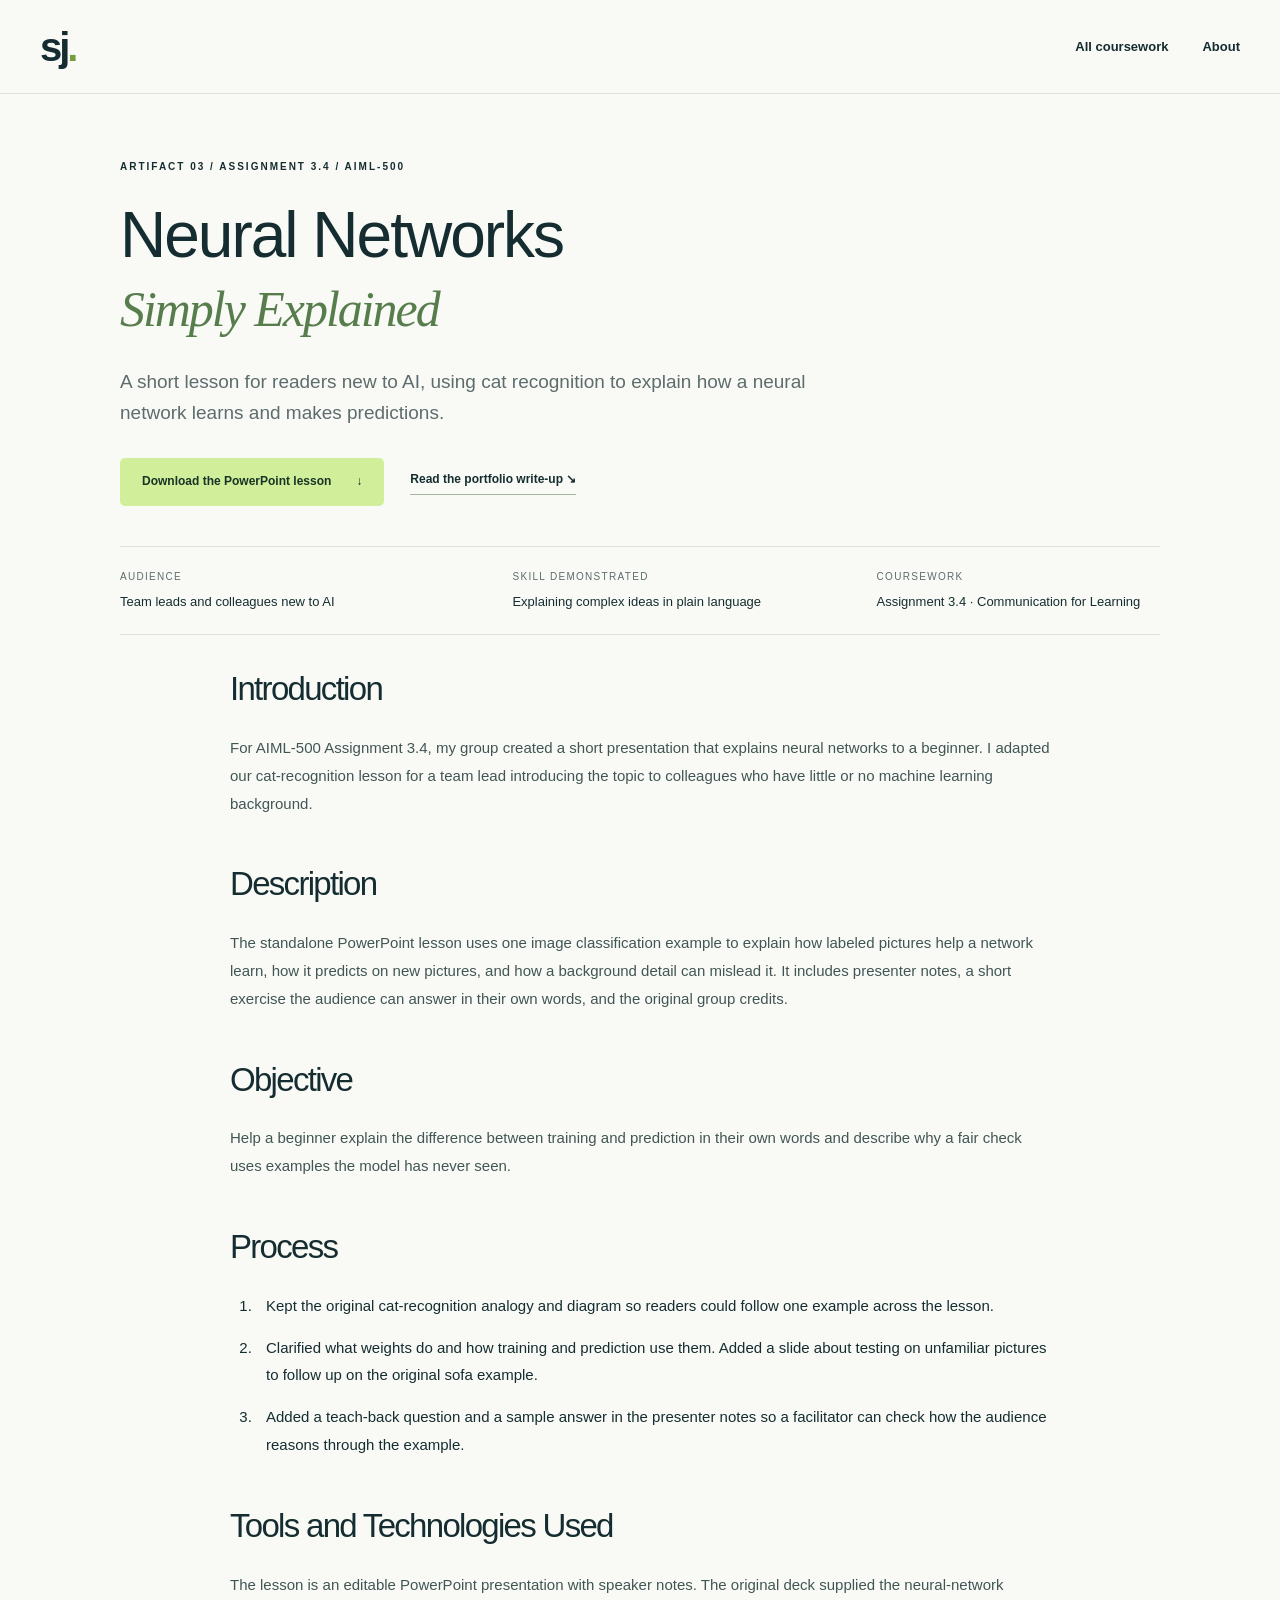
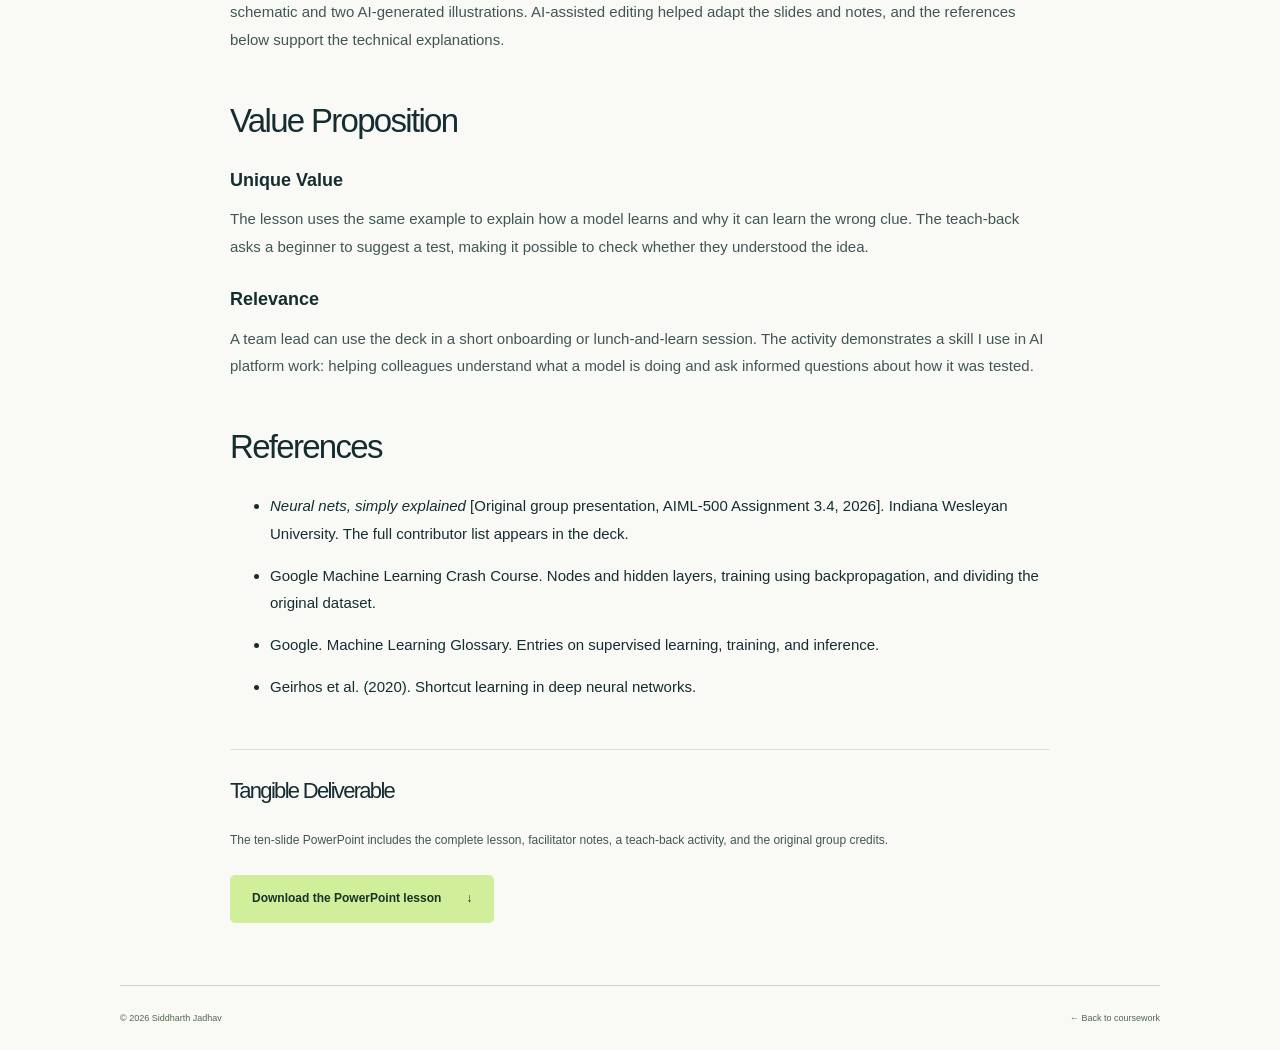
==== artifacts/neural-networks.html @ 52a4d650 "Use neural networks teaching deck as Artifact 3" ====
<!doctype html>
<html lang="en">
<head>
  <meta charset="utf-8">
  <meta name="viewport" content="width=device-width,initial-scale=1">
  <meta name="description" content="An introductory neural networks lesson adapted from AIML-500 coursework for readers new to AI.">
  <title>Neural Networks Simply Explained | Siddharth Jadhav</title>
  <link rel="stylesheet" href="../style.css">
  <link rel="stylesheet" href="case-study.css">
</head>
<body>
  <a class="skip" href="#main">Skip to content</a>
  <header>
    <a class="brand" href="../index.html" aria-label="Siddharth Jadhav home">sj<span>.</span></a>
    <nav aria-label="Main navigation">
      <a href="../index.html#coursework">All coursework</a>
      <a href="../index.html#about">About</a>
    </nav>
  </header>
  <main id="main">
    <div class="wrap case-wrap">
      <section class="case-hero">
        <p class="eyebrow">ARTIFACT 03 / ASSIGNMENT 3.4 / AIML-500</p>
        <h1>Neural Networks<br><em>Simply Explained</em></h1>
        <p class="case-intro">A short lesson for readers new to AI, using cat recognition to explain how a neural network learns and makes predictions.</p>
        <div class="actions">
          <a class="button lime" href="neural-networks-lesson.pptx" download>Download the PowerPoint lesson <span aria-hidden="true">↓</span></a>
          <a class="text-link" href="#introduction">Read the portfolio write-up <span aria-hidden="true">↘</span></a>
        </div>
        <dl class="case-meta">
          <div><dt>Audience</dt><dd>Team leads and colleagues new to AI</dd></div>
          <div><dt>Skill demonstrated</dt><dd>Explaining complex ideas in plain language</dd></div>
          <div><dt>Coursework</dt><dd>Assignment 3.4 · Communication for Learning</dd></div>
        </dl>
      </section>

      <div class="case-content">
        <section id="introduction">
          <h2>Introduction</h2>
          <p>For AIML-500 Assignment 3.4, my group created a short presentation that explains neural networks to a beginner. I adapted our cat-recognition lesson for a team lead introducing the topic to colleagues who have little or no machine learning background.</p>
        </section>

        <section id="description">
          <h2>Description</h2>
          <p>The standalone PowerPoint lesson uses one image classification example to explain how labeled pictures help a network learn, how it predicts on new pictures, and how a background detail can mislead it. It includes presenter notes, a short exercise the audience can answer in their own words, and the original group credits.</p>
        </section>

        <section id="objective">
          <h2>Objective</h2>
          <p>Help a beginner explain the difference between training and prediction in their own words and describe why a fair check uses examples the model has never seen.</p>
        </section>

        <section id="process">
          <h2>Process</h2>
          <ol class="process-list">
            <li>Kept the original cat-recognition analogy and diagram so readers could follow one example across the lesson.</li>
            <li>Clarified what weights do and how training and prediction use them. Added a slide about testing on unfamiliar pictures to follow up on the original sofa example.</li>
            <li>Added a teach-back question and a sample answer in the presenter notes so a facilitator can check how the audience reasons through the example.</li>
          </ol>
        </section>

        <section id="tools">
          <h2>Tools and Technologies Used</h2>
          <p>The lesson is an editable PowerPoint presentation with speaker notes. The original deck supplied the neural-network schematic and two AI-generated illustrations. AI-assisted editing helped adapt the slides and notes, and the references below support the technical explanations.</p>
        </section>

        <section id="value-proposition">
          <h2>Value Proposition</h2>
          <h3>Unique Value</h3>
          <p>The lesson uses the same example to explain how a model learns and why it can learn the wrong clue. The teach-back asks a beginner to suggest a test, making it possible to check whether they understood the idea.</p>
          <h3>Relevance</h3>
          <p>A team lead can use the deck in a short onboarding or lunch-and-learn session. The activity demonstrates a skill I use in AI platform work: helping colleagues understand what a model is doing and ask informed questions about how it was tested.</p>
        </section>

        <section id="references">
          <h2>References</h2>
          <ul class="references">
            <li><cite>Neural nets, simply explained</cite> [Original group presentation, AIML-500 Assignment 3.4, 2026]. Indiana Wesleyan University. The full contributor list appears in the deck.</li>
            <li>Google Machine Learning Crash Course. <a href="https://developers.google.com/machine-learning/crash-course/neural-networks/nodes-hidden-layers">Nodes and hidden layers</a>, <a href="https://developers.google.com/machine-learning/crash-course/neural-networks/backpropagation">training using backpropagation</a>, and <a href="https://developers.google.com/machine-learning/crash-course/overfitting/dividing-datasets">dividing the original dataset</a>.</li>
            <li>Google. <a href="https://developers.google.com/machine-learning/glossary/fundamentals">Machine Learning Glossary</a>. Entries on supervised learning, training, and inference.</li>
            <li>Geirhos et al. (2020). <a href="https://arxiv.org/abs/2004.07780">Shortcut learning in deep neural networks</a>.</li>
          </ul>
        </section>

        <section id="deliverable" class="source-section">
          <h2>Tangible Deliverable</h2>
          <p>The ten-slide PowerPoint includes the complete lesson, facilitator notes, a teach-back activity, and the original group credits.</p>
          <a class="button lime" href="neural-networks-lesson.pptx" download>Download the PowerPoint lesson <span aria-hidden="true">↓</span></a>
        </section>
      </div>

      <footer>
        <span>© 2026 Siddharth Jadhav</span>
        <a href="../index.html#coursework">← Back to coursework</a>
      </footer>
    </div>
  </main>
</body>
</html>
---- style.css ----
:root{--ink:#152d30;--muted:#5d6c6c;--paper:#f9faf6;--line:#dce2d9;--lime:#d1ee9b;--dark:#102f32}*{box-sizing:border-box}html{scroll-behavior:smooth;scroll-padding-top:90px}body{margin:0;background:var(--paper);color:var(--ink);font-family:Arial,Helvetica,sans-serif;font-size:16px;line-height:1.65}a{color:inherit;text-decoration:none}button{font:inherit}a,button{touch-action:manipulation}a:focus-visible,button:focus-visible{outline:3px solid #679b30;outline-offset:5px}.wrap{max-width:1200px;margin:auto;padding-left:40px;padding-right:40px}header{height:94px;max-width:1280px;margin:auto;padding:0 40px;display:flex;align-items:center;justify-content:space-between;border-bottom:1px solid var(--line)}.brand{font-size:40px;line-height:1;font-weight:800;letter-spacing:-3px}.brand span{color:#739d3f}nav{display:flex;align-items:center;gap:34px;font-size:13px;font-weight:600}.nav-contact{border:1px solid #bcc9bb;border-radius:30px;padding:10px 19px}.nav-contact span{margin-left:14px}.hero{display:grid;grid-template-columns:1.25fr 1fr;gap:60px;align-items:center;padding-top:70px;padding-bottom:65px}.eyebrow{font-size:10px;font-weight:700;letter-spacing:2px;margin:0 0 25px}.dot{display:inline-block;width:7px;height:7px;background:#749949;border-radius:50%;margin-right:7px}h1,h2,h3,p{margin-top:0}h1{font-size:clamp(44px,4.8vw,67px);line-height:1.08;letter-spacing:-3.3px;font-weight:500;margin-bottom:27px}em{font-family:Georgia,'Times New Roman',serif;font-weight:400}h1 em{color:#577d4d}.intro{font-size:17px;color:var(--muted);max-width:470px;line-height:1.8}.actions{display:flex;gap:26px;align-items:center;margin-top:30px;flex-wrap:wrap}.button{display:inline-flex;align-items:center;justify-content:space-between;gap:25px;border-radius:5px;padding:14px 22px;font-size:12px;font-weight:700;transition:transform .2s,background .2s}.button:hover{transform:translateY(-2px)}.lime{background:var(--lime);color:#193326}.dark{background:var(--dark);color:white}.text-link{font-weight:600;font-size:12px;border-bottom:1px solid #a6b5a0;padding-bottom:4px}.hero-meta{display:flex;gap:22px;margin-top:42px;color:var(--muted);font-size:10px;letter-spacing:.3px}.hero-meta span+span:before{content:'•';margin-right:22px;color:#7f9678}.hero-visual{isolation:isolate;height:460px;border-radius:4px;background:var(--dark);overflow:hidden;position:relative;color:#e1ecd6;padding:25px 28px;display:flex;flex-direction:column;justify-content:space-between}.visual-top,.visual-bottom{display:flex;justify-content:space-between;font-size:9px;letter-spacing:1.8px;z-index:1}.visual-top{color:#9bb4ac}.visual-bottom{border-top:1px solid #4d6863;padding-top:20px}.visual-bottom span:last-child{font-size:22px;line-height:1}.visual-word{font-family:Georgia,serif;font-size:78px;line-height:1.1;letter-spacing:-3px;z-index:1;margin-left:12px}.visual-word span{color:var(--lime);font-style:italic}.orbit{position:absolute;width:420px;height:420px;border:1px solid #6e8871;border-radius:50%;opacity:.35;z-index:0;right:-225px;top:50px}.orbit-two{width:600px;height:600px;right:-310px;top:-40px}.hero-visual:after{content:'';position:absolute;width:10px;height:10px;background:var(--lime);border-radius:50%;right:61px;top:90px}.focus-strip{border-block:1px solid var(--line);background:#eef2e9}.focus-strip .wrap{display:flex;justify-content:space-between;gap:20px;padding-block:23px;font-size:11px;color:#536b59}.focus-strip span:before{content:'✳';margin-right:12px;color:#708559}section{scroll-margin-top:20px}h2{font-size:42px;line-height:1.18;letter-spacing:-1.7px;font-weight:500;margin-bottom:25px}h2 em{color:#5e7b53}.value-section{padding-block:90px}.value-grid{display:grid;grid-template-columns:1fr 1fr;gap:85px}.value-grid h2{font-size:43px}.value-grid p:not(.large-copy),.about-copy>p:not(.large-copy){color:var(--muted);font-size:14px}.large-copy{font-size:20px;line-height:1.6;letter-spacing:-.3px}.value-grid .text-link{display:inline-block;margin-top:12px}.course-section{background:#edf1e8;padding:80px 0}.section-heading{display:flex;justify-content:space-between;align-items:flex-end;gap:30px;margin-bottom:18px}.section-heading .eyebrow{margin-bottom:16px}.section-heading h2{margin-bottom:0}.counter{font-size:10px;white-space:nowrap;border:1px solid #c5cebc;padding:8px 13px;border-radius:30px;margin-bottom:6px}.section-intro{font-size:14px;color:var(--muted);max-width:730px;margin-top:25px;margin-bottom:30px}.notice{display:flex;gap:13px;background:#f9faf5;border:1px solid #d5dfca;padding:17px 20px;margin-bottom:26px;border-radius:4px}.notice p{font-size:11px;line-height:1.7;margin:0;color:#5c6b57}.notice p strong{color:var(--ink)}.notice-icon{border:1px solid #748465;border-radius:50%;width:17px;height:17px;line-height:16px;text-align:center;flex-shrink:0;font-size:11px;margin-top:2px}.artifact{display:flex;align-items:center;gap:25px;padding:24px 4px;border-top:1px solid #cfd8c7}.artifact:last-child{border-bottom:1px solid #cfd8c7}.artifact-num{font:italic 28px Georgia,serif;color:#7d8f72;width:48px}.artifact-info{flex:1}.artifact h3{font-size:17px;font-weight:500;margin:0 0 2px;letter-spacing:-.3px}.artifact p{margin:0;font-size:11px;color:var(--muted)}.status{font-size:9px;color:#576c4f;letter-spacing:.5px;border:1px solid #c3cfb9;padding:4px 9px;border-radius:4px}.artifact button{border:0;background:transparent;color:var(--ink);cursor:pointer;font-size:11px;padding:10px}.artifact button span{font-size:19px;margin-left:20px}.artifact button:hover{text-decoration:underline}.course-bottom{display:flex;justify-content:space-between;margin-top:24px;gap:20px;align-items:center}.course-bottom p{font-size:11px;color:var(--muted);margin:0}.about-section{display:grid;grid-template-columns:.8fr 1.3fr;gap:100px;padding-block:100px}.monogram{position:relative;background:#e5ebdd;border:1px solid #d7dfcd;font-family:Georgia,serif;font-size:102px;line-height:1;padding:45px 35px;width:210px;height:220px;letter-spacing:-8px;margin-top:40px}.monogram span{position:absolute;bottom:15px;right:20px;font:24px Arial;letter-spacing:0}.small-label{font-size:9px;letter-spacing:1.4px;line-height:2;margin-top:22px;color:var(--muted)}.about-copy .large-copy{font-size:20px}.education{display:flex;gap:20px;border-top:1px solid var(--line);padding-top:24px;margin-top:30px;font-size:12px}.education-icon{font-size:23px;background:#e8eedf;width:45px;height:45px;text-align:center;line-height:45px;flex-shrink:0}.education p{font-size:12px;margin:3px 0}.education div>span{font-size:10px;color:var(--muted)}.experience-section{background:var(--dark);color:#f2f4e9;padding-block:80px}.experience-section .eyebrow{color:#b6cea7}.heading-note{font-size:11px;color:#b1c3bc;line-height:1.8;margin:0 0 5px}.project-grid{display:grid;grid-template-columns:repeat(3,1fr);gap:20px;margin-top:42px}.project-card{border:1px solid #48615a;border-radius:4px;padding:28px 25px;display:flex;flex-direction:column}.project-number{font-size:9px;letter-spacing:1.4px;color:#bed993;margin-bottom:30px}.project-card h3{font-size:26px;line-height:1.25;font-weight:400;letter-spacing:-.6px}.project-card>p{font-size:12px;color:#b8c9c0;line-height:1.8;flex:1}.outcome{border-top:1px solid #48615a;padding-top:20px;margin-top:20px;display:flex;flex-direction:column;gap:5px}.outcome strong{font:40px Georgia,serif;color:#d1ee9b;letter-spacing:-1px}.outcome span{font-size:10px;line-height:1.7;color:#bdcec6;min-height:52px}.tags{display:flex;flex-wrap:wrap;gap:6px;margin-top:23px}.tags span{font-size:8px;border:1px solid #5a7168;border-radius:3px;padding:3px 6px;color:#c4d2c9}.career-line{display:flex;justify-content:space-between;align-items:center;gap:20px;margin-top:30px;font-size:10px;color:#bbccc2}.career-line p{margin:0}.career-line b{font-weight:400;color:#76917f;padding:0 8px}.career-line>a{color:#e1eccb}.toolkit-section{display:grid;grid-template-columns:1fr 1.25fr;gap:80px;padding-block:90px}.toolkit>div{border-top:1px solid var(--line);padding:18px 0 3px}.toolkit h3{font-size:12px;font-weight:700;margin-bottom:7px}.toolkit p{font-size:12px;color:var(--muted);line-height:1.9}.contact-section{background:#e6eddc;padding-top:70px}.contact-section h2{font-size:48px}.contact-section>.wrap>p:not(.eyebrow){max-width:540px;color:var(--muted);font-size:14px}.contact-section .lime{background:var(--dark);color:#e2efcb}.contact-section .actions{margin-bottom:70px}footer{border-top:1px solid #c8d3bc;padding-block:25px;display:flex;justify-content:space-between;font-size:9px;color:#52694d}dialog{border:1px solid #c0ceb6;background:var(--paper);color:var(--ink);border-radius:8px;max-width:740px;width:calc(100% - 32px);max-height:85vh;padding:30px 38px;box-shadow:0 25px 90px #001e2540}dialog::backdrop{background:#06262bcc;backdrop-filter:blur(4px)}.dialog-top{display:flex;justify-content:space-between;align-items:center}.dialog-top .eyebrow{margin:0}.dialog-top button{background:transparent;border:0;cursor:pointer;padding:7px;font-size:20px}.dialog-intro{font-size:13px;color:var(--muted)}dialog h2{font-size:32px;margin:15px 0}.template-field{padding:15px 0;border-top:1px solid var(--line)}.template-field h3{font-size:13px;margin:0 0 4px}.template-field p{font-size:12px;color:var(--muted);margin:0}.template-field ul{font-size:12px;color:var(--muted);padding-left:18px;margin:8px 0}.template-field a{font-size:12px;text-decoration:underline}dialog>.button{margin-top:20px}.skip{position:absolute;left:10px;top:-80px;background:var(--ink);color:white;padding:10px;z-index:100}.skip:focus{top:10px}@media(min-width:1450px){.wrap{max-width:1280px}.hero{gap:90px;padding-top:90px;padding-bottom:90px}.hero-visual{height:485px}}@media(max-width:900px){.wrap{padding-inline:26px}header{padding-inline:26px}.hero{gap:30px}h1{font-size:48px}.hero-visual{height:420px}.visual-word{font-size:66px}.value-grid{gap:45px}.about-section{gap:45px}.project-grid{gap:12px}.project-card{padding:23px 17px}.project-card h3{font-size:23px}.toolkit-section{gap:40px}.heading-note{max-width:230px}}@media(max-width:650px){html{scroll-padding-top:20px}header{height:78px}.brand{font-size:34px}nav{gap:17px;font-size:10px}.nav-contact{padding:7px 10px}.nav-contact span{display:none}.hero{grid-template-columns:1fr;padding-top:45px;padding-bottom:40px;gap:38px}h1{font-size:53px;letter-spacing:-2.5px}.eyebrow{font-size:8px;letter-spacing:1.6px}.intro{font-size:15px}.hero-visual{height:330px}.visual-word{font-size:64px;line-height:1}.visual-top,.visual-bottom{font-size:8px}.hero-meta{font-size:8px;gap:14px;margin-top:28px}.hero-meta span+span:before{margin-right:14px}.focus-strip .wrap{display:grid;grid-template-columns:1fr 1fr;font-size:9px;gap:12px}.value-section{padding-block:55px}.value-grid{grid-template-columns:1fr;gap:15px}h2,.value-grid h2{font-size:35px}.large-copy{font-size:18px}.course-section{padding-block:50px}.section-heading{align-items:flex-start;flex-direction:column;gap:15px}.counter{margin:0}.section-intro{font-size:12px}.notice{padding:14px}.artifact{gap:10px;padding:20px 0;flex-wrap:wrap}.artifact-num{width:30px;font-size:24px}.artifact-info{min-width:180px}.artifact h3{font-size:15px}.artifact p{font-size:10px}.status{margin-left:40px}.artifact button{margin-left:auto;padding:3px 0}.artifact button span{margin-left:10px}.course-bottom{align-items:flex-start;flex-direction:column;gap:12px}.about-section{grid-template-columns:1fr;gap:30px;padding-block:55px}.monogram{display:none}.small-label{margin:0}.about-label .eyebrow{margin-bottom:10px}.about-copy .large-copy{font-size:18px}.project-grid{grid-template-columns:1fr;margin-top:28px;gap:18px}.project-card{padding:26px}.project-number{margin-bottom:20px}.project-card h3{font-size:27px}.outcome span{min-height:auto}.experience-section{padding-block:55px}.career-line{flex-wrap:wrap;gap:12px}.career-line p{order:3;width:100%;line-height:2}.toolkit-section{grid-template-columns:1fr;gap:12px;padding-block:55px}.contact-section{padding-top:50px}.contact-section h2{font-size:36px}.contact-section .actions{margin-bottom:50px}footer{flex-wrap:wrap;gap:14px}footer span:nth-child(2){display:none}dialog{padding:20px}dialog h2{font-size:27px}.button{padding:13px 17px}.actions{gap:20px}}@media(prefers-reduced-motion:reduce){html{scroll-behavior:auto}*{transition:none!important}}
---- artifacts/case-study.css ----
.case-wrap{max-width:1120px}.case-hero{padding-block:65px 35px}.case-hero h1{font-size:clamp(38px,5vw,65px);letter-spacing:-2px}.case-hero h1 em{font-size:.78em}.case-intro{max-width:740px;font-size:19px;color:var(--muted)}.case-meta{display:grid;grid-template-columns:1.3fr 1.2fr 1fr;gap:24px;margin:40px 0 0;padding:22px 0;border-block:1px solid var(--line)}.case-meta dt{font-size:10px;text-transform:uppercase;letter-spacing:1.3px;color:var(--muted);margin-bottom:5px}.case-meta dd{margin:0;font-size:13px}.case-figure{margin:0 0 60px}.case-figure img{display:block;width:100%;height:auto;border:1px solid var(--line);border-radius:4px}.case-figure figcaption{font-size:12px;color:var(--muted);margin-top:12px;max-width:850px}.case-content{max-width:820px;margin:auto}.case-content section{margin:0 0 48px}.case-content h2{font-size:33px}.case-content h3{font-size:18px;font-weight:600;margin:24px 0 10px}.case-content p,.case-content li{font-size:15px;line-height:1.85}.case-content p{color:#415654}.case-content li{margin-bottom:14px}.process-list{padding-left:26px}.process-list li{padding-left:10px}.evidence-note{font-size:12px!important;color:var(--muted)!important;margin-top:22px}.table-scroll{overflow-x:auto;margin:28px 0}.table-scroll:focus-visible{outline:2px solid #577d4d}table{width:100%;border-collapse:collapse;font-size:12px;line-height:1.7}caption{text-align:left;font-weight:600;margin-bottom:12px}th,td{padding:15px 13px;border:1px solid #ccd7c5;text-align:left;vertical-align:top}thead{background:#e6eddc}tbody th{width:22%;font-weight:600}tbody td:last-child{width:17%}tbody tr:nth-child(even){background:#f1f4eb}blockquote{font-family:Georgia,serif;font-size:19px;line-height:1.7;margin:22px 0;padding:0 0 0 24px;border-left:2px solid #9ab77c}.source-section{border-top:1px solid var(--line);padding-top:28px}.source-section p{font-size:12px}.source-section h2{font-size:22px}.case-content .button{margin:12px 0}.case-wrap footer{margin-top:50px}@media(max-width:650px){.case-hero{padding-top:40px}.case-meta{grid-template-columns:1fr;gap:18px}.case-intro{font-size:16px}.case-content h2{font-size:28px}.case-content p,.case-content li{font-size:14px}nav{gap:12px}.table-scroll table{min-width:600px}.case-figure{margin-bottom:40px}.case-content section{margin-bottom:35px}}@media print{header,nav,.actions,.skip,.button,footer{display:none}.wrap{max-width:none;padding:0}body{font-size:11pt;background:white;color:black}.case-hero{padding-top:0}.case-content{max-width:none}.case-content section{margin-bottom:20px}h1,h2,h3{break-after:avoid}tr,img{break-inside:avoid}.table-scroll{overflow:visible}.case-figure{margin-bottom:25px}.case-figure img{max-height:12cm;object-fit:contain}.case-meta{margin-top:20px}.case-content p,.case-content li{font-size:11pt}}
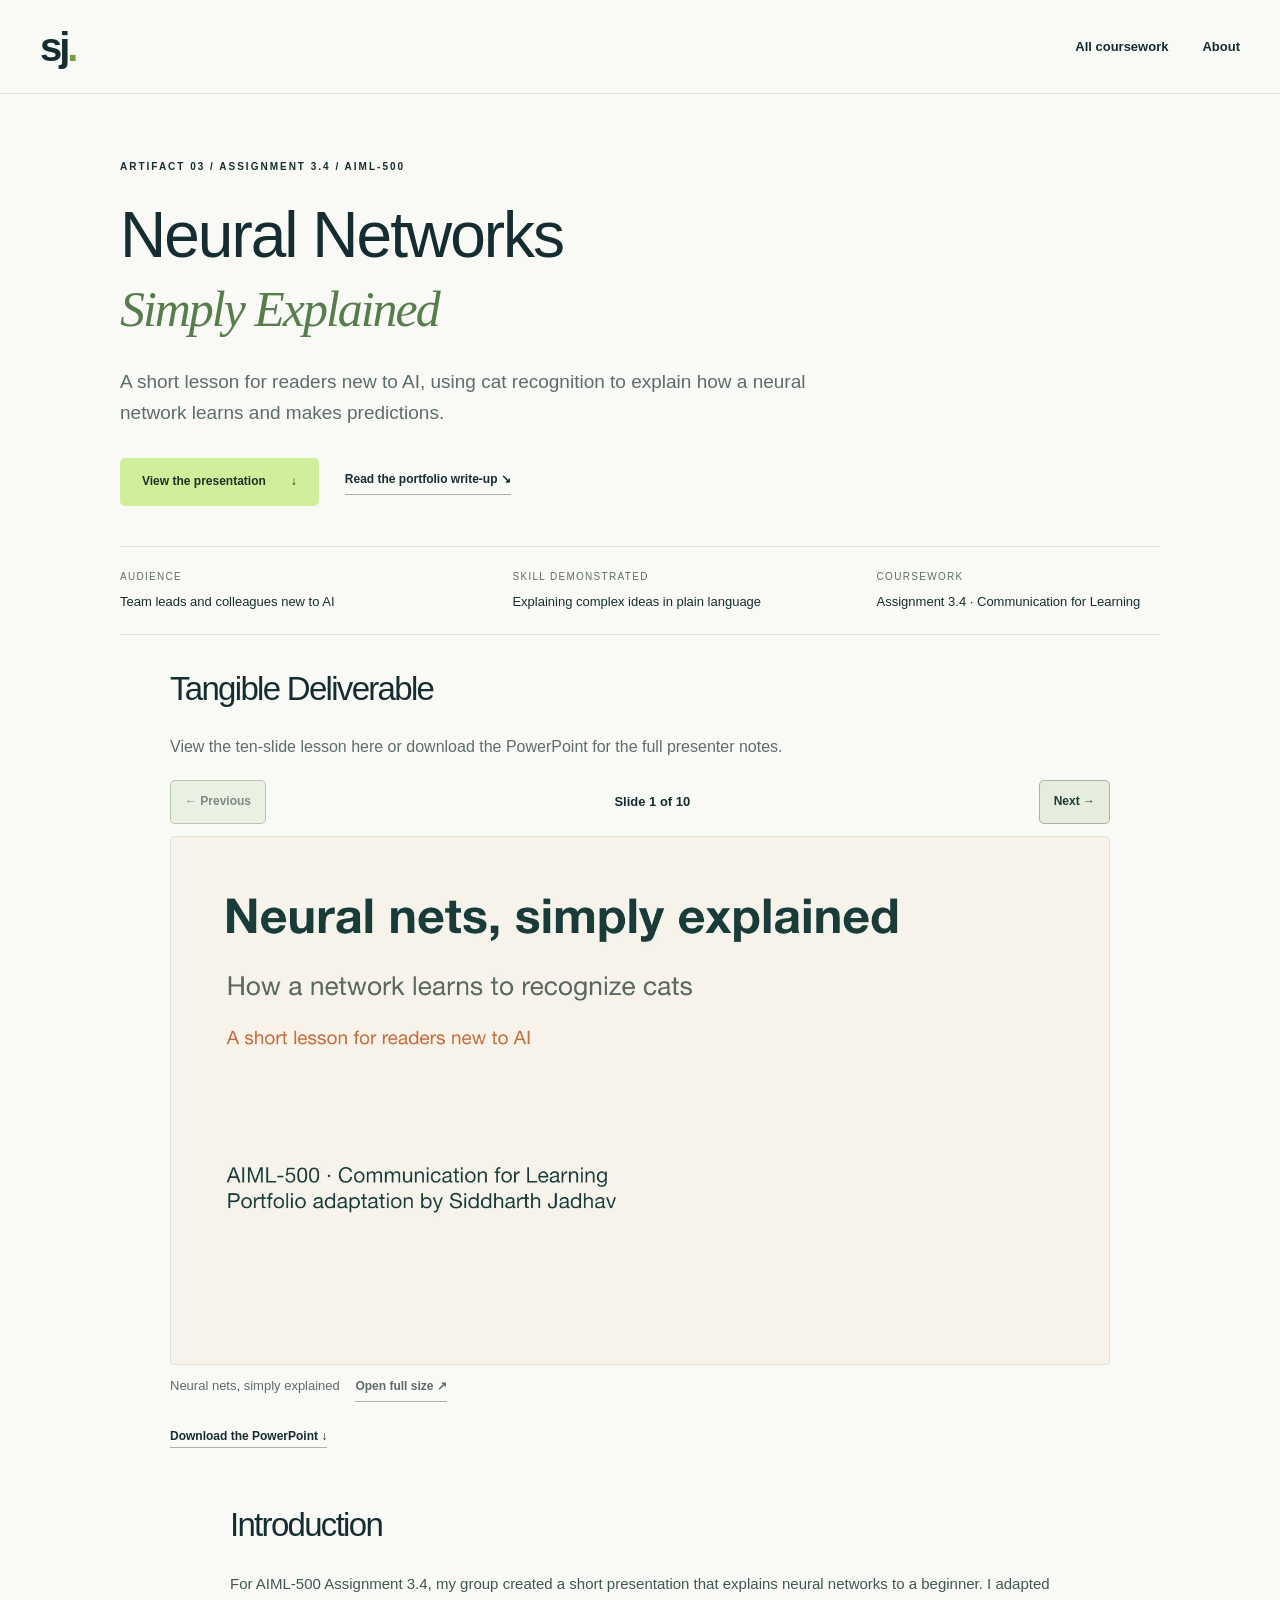
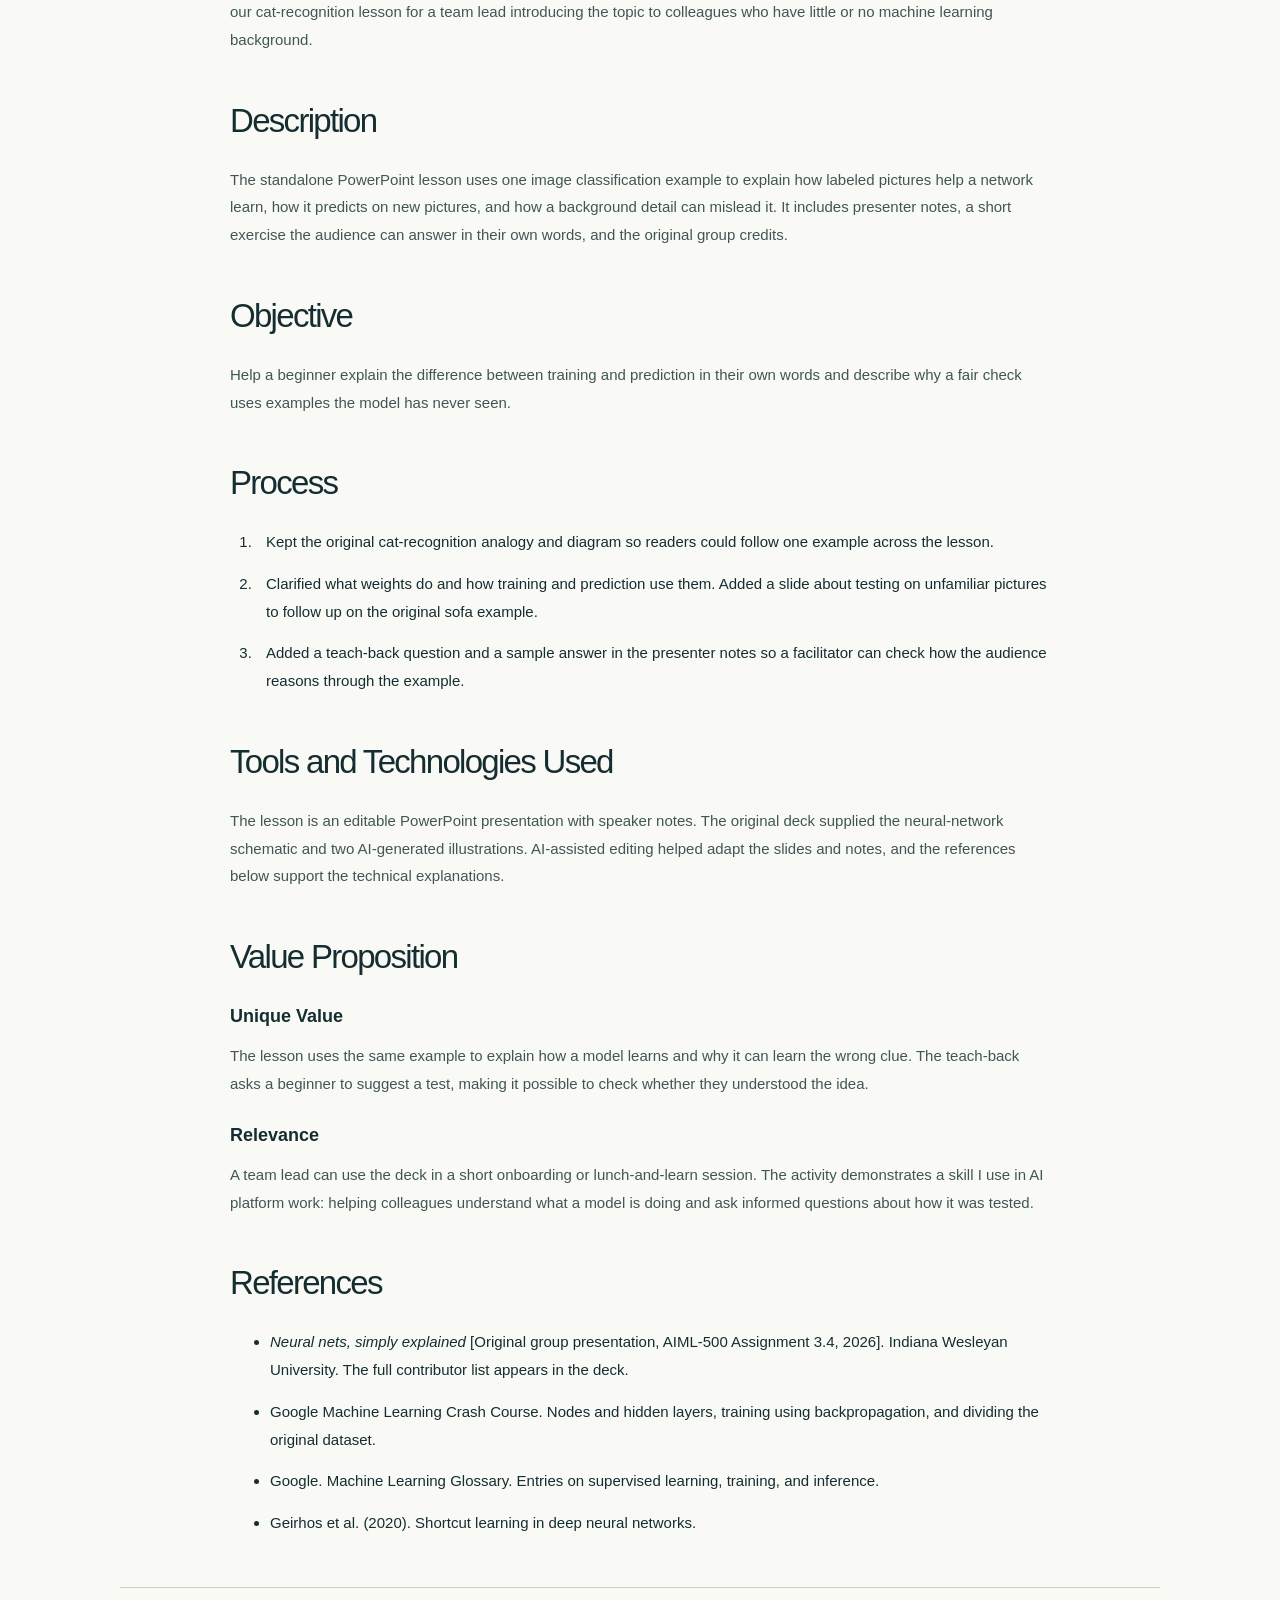
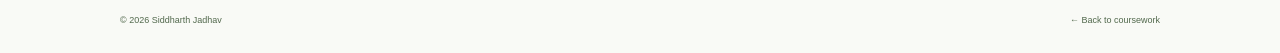
==== commit 9e45de93: "Show the neural networks slides in the portfolio" ====
--- a/artifacts/neural-networks.html
+++ b/artifacts/neural-networks.html
@@ -7,6 +7,8 @@
   <title>Neural Networks Simply Explained | Siddharth Jadhav</title>
   <link rel="stylesheet" href="../style.css">
   <link rel="stylesheet" href="case-study.css">
+  <link rel="stylesheet" href="lesson-viewer.css">
+  <script src="lesson-viewer.js" defer></script>
 </head>
 <body>
   <a class="skip" href="#main">Skip to content</a>
@@ -24,7 +26,7 @@
         <h1>Neural Networks<br><em>Simply Explained</em></h1>
         <p class="case-intro">A short lesson for readers new to AI, using cat recognition to explain how a neural network learns and makes predictions.</p>
         <div class="actions">
-          <a class="button lime" href="neural-networks-lesson.pptx" download>Download the PowerPoint lesson <span aria-hidden="true">↓</span></a>
+          <a class="button lime" href="#deliverable">View the presentation <span aria-hidden="true">↓</span></a>
           <a class="text-link" href="#introduction">Read the portfolio write-up <span aria-hidden="true">↘</span></a>
         </div>
         <dl class="case-meta">
@@ -32,6 +34,91 @@
           <div><dt>Skill demonstrated</dt><dd>Explaining complex ideas in plain language</dd></div>
           <div><dt>Coursework</dt><dd>Assignment 3.4 · Communication for Learning</dd></div>
         </dl>
+      </section>
+
+      <section id="deliverable" class="lesson-viewer" aria-labelledby="lesson-viewer-title">
+        <h2 id="lesson-viewer-title">Tangible Deliverable</h2>
+        <p>View the ten-slide lesson here or download the PowerPoint for the full presenter notes.</p>
+        <div class="lesson-controls" hidden>
+          <button type="button" class="button" data-slide-step="-1" aria-label="Previous slide">← Previous</button>
+          <p class="lesson-position" aria-live="polite" aria-atomic="true"></p>
+          <button type="button" class="button" data-slide-step="1" aria-label="Next slide">Next →</button>
+        </div>
+          <figure class="lesson-slide" data-slide>
+            <img src="assets/neural-networks/slide-01.webp" width="1600" height="900" decoding="async" alt="How a network learns to recognize cats. A short lesson for readers new to AI. AIML-500 Communication for Learning. Portfolio adaptation by Siddharth Jadhav.">
+            <figcaption>
+              <span>Neural nets, simply explained</span>
+              <a class="text-link" href="assets/neural-networks/slide-01.webp" target="_blank" rel="noopener" aria-label="Open slide 1 full size in a new tab">Open full size <span aria-hidden="true">↗</span></a>
+            </figcaption>
+          </figure>
+          <figure class="lesson-slide" data-slide>
+            <img src="assets/neural-networks/slide-02.webp" width="1600" height="900" loading="lazy" decoding="async" alt="A child might call anything furry a cat. More examples and corrections help the child spot the difference. An illustration shows the child looking at a cat and a picture of a dog.">
+            <figcaption>
+              <span>Teaching someone to recognize a cat</span>
+              <a class="text-link" href="assets/neural-networks/slide-02.webp" target="_blank" rel="noopener" aria-label="Open slide 2 full size in a new tab">Open full size <span aria-hidden="true">↗</span></a>
+            </figcaption>
+          </figure>
+          <figure class="lesson-slide" data-slide>
+            <img src="assets/neural-networks/slide-03.webp" width="1600" height="900" loading="lazy" decoding="async" alt="A diagram shows picture information flowing through layers of small calculations to a prediction of cat. Weights work like dials that change how strongly signals affect the next layer.">
+            <figcaption>
+              <span>Inside a neural net</span>
+              <a class="text-link" href="assets/neural-networks/slide-03.webp" target="_blank" rel="noopener" aria-label="Open slide 3 full size in a new tab">Open full size <span aria-hidden="true">↗</span></a>
+            </figcaption>
+          </figure>
+          <figure class="lesson-slide" data-slide>
+            <img src="assets/neural-networks/slide-04.webp" width="1600" height="900" loading="lazy" decoding="async" alt="A network sees a cat picture and predicts dog. The label says cat. Training adjusts the weights to reduce error. The process repeats across many varied examples.">
+            <figcaption>
+              <span>Learning through feedback</span>
+              <a class="text-link" href="assets/neural-networks/slide-04.webp" target="_blank" rel="noopener" aria-label="Open slide 4 full size in a new tab">Open full size <span aria-hidden="true">↗</span></a>
+            </figcaption>
+          </figure>
+          <figure class="lesson-slide" data-slide>
+            <img src="assets/neural-networks/slide-05.webp" width="1600" height="900" loading="lazy" decoding="async" alt="If every training cat sits on a sofa, the model may learn the shortcut that a sofa means cat. It may struggle when it sees a cat outdoors. Varied examples matter.">
+            <figcaption>
+              <span>The wrong clue</span>
+              <a class="text-link" href="assets/neural-networks/slide-05.webp" target="_blank" rel="noopener" aria-label="Open slide 5 full size in a new tab">Open full size <span aria-hidden="true">↗</span></a>
+            </figcaption>
+          </figure>
+          <figure class="lesson-slide" data-slide>
+            <img src="assets/neural-networks/slide-06.webp" width="1600" height="900" loading="lazy" decoding="async" alt="During training, examples include answers and feedback adjusts the weights. After training, the model uses the learned weights to make a guess on a new picture. Making a guess does not automatically update the model.">
+            <figcaption>
+              <span>Training and using the network</span>
+              <a class="text-link" href="assets/neural-networks/slide-06.webp" target="_blank" rel="noopener" aria-label="Open slide 6 full size in a new tab">Open full size <span aria-hidden="true">↗</span></a>
+            </figcaption>
+          </figure>
+          <figure class="lesson-slide" data-slide>
+            <img src="assets/neural-networks/slide-07.webp" width="1600" height="900" loading="lazy" decoding="async" alt="Set aside pictures the model never sees during training. Include cats indoors and outdoors, and dogs on sofas and away from them. Check which examples the model gets wrong.">
+            <figcaption>
+              <span>A fair test uses new pictures</span>
+              <a class="text-link" href="assets/neural-networks/slide-07.webp" target="_blank" rel="noopener" aria-label="Open slide 7 full size in a new tab">Open full size <span aria-hidden="true">↗</span></a>
+            </figcaption>
+          </figure>
+          <figure class="lesson-slide" data-slide>
+            <img src="assets/neural-networks/slide-08.webp" width="1600" height="900" loading="lazy" decoding="async" alt="The model calls a dog on a sofa a cat. What clue might the model be using? Which new pictures would test your guess? Take a moment to explain your reasoning.">
+            <figcaption>
+              <span>A quick teach-back</span>
+              <a class="text-link" href="assets/neural-networks/slide-08.webp" target="_blank" rel="noopener" aria-label="Open slide 8 full size in a new tab">Open full size <span aria-hidden="true">↗</span></a>
+              <details class="lesson-answer">
+                <summary>Show the sample answer</summary>
+                <p>The model might be using the sofa as a clue for “cat.” Try new pictures of cats and dogs both on and off sofas, then compare the mistakes across those groups.</p>
+              </details>
+            </figcaption>
+          </figure>
+          <figure class="lesson-slide" data-slide>
+            <img src="assets/neural-networks/slide-09.webp" width="1600" height="900" loading="lazy" decoding="async" alt="During training, a network uses labeled examples to adjust its weights. For a new picture, it uses those weights to make a prediction. A good test includes unfamiliar examples.">
+            <figcaption>
+              <span>The explanation to remember</span>
+              <a class="text-link" href="assets/neural-networks/slide-09.webp" target="_blank" rel="noopener" aria-label="Open slide 9 full size in a new tab">Open full size <span aria-hidden="true">↗</span></a>
+            </figcaption>
+          </figure>
+          <figure class="lesson-slide" data-slide>
+            <img src="assets/neural-networks/slide-10.webp" width="1600" height="900" loading="lazy" decoding="async" alt="AIML-500 Assignment 3.4, Communication for Learning. Portfolio adaptation by Siddharth Jadhav. Original contributors are Gu, Yuchen. Jadhav, Siddharth Sahebrao. Kanakam, Balachander. Mariy Krishan, Mohammed. Mohammed Khursheed Ali, Mazhar. Punyamurthula, Krishna Saketh. Singh, Akash. Suhit Nadal, Estanislao. Sultan, Mohammed. Sun, Yeque. Uppuluri, Jayasri.">
+            <figcaption>
+              <span>Coursework credits</span>
+              <a class="text-link" href="assets/neural-networks/slide-10.webp" target="_blank" rel="noopener" aria-label="Open slide 10 full size in a new tab">Open full size <span aria-hidden="true">↗</span></a>
+            </figcaption>
+          </figure>
+        <a class="text-link" href="neural-networks-lesson.pptx" download>Download the PowerPoint <span aria-hidden="true">↓</span></a>
       </section>
 
       <div class="case-content">
@@ -81,12 +168,6 @@
             <li>Geirhos et al. (2020). <a href="https://arxiv.org/abs/2004.07780">Shortcut learning in deep neural networks</a>.</li>
           </ul>
         </section>
-
-        <section id="deliverable" class="source-section">
-          <h2>Tangible Deliverable</h2>
-          <p>The ten-slide PowerPoint includes the complete lesson, facilitator notes, a teach-back activity, and the original group credits.</p>
-          <a class="button lime" href="neural-networks-lesson.pptx" download>Download the PowerPoint lesson <span aria-hidden="true">↓</span></a>
-        </section>
       </div>
 
       <footer>
--- a/artifacts/lesson-viewer.css
+++ b/artifacts/lesson-viewer.css
@@ -0,0 +1,98 @@
+.lesson-viewer {
+  margin: 0 auto 58px;
+  max-width: 940px;
+}
+
+.lesson-viewer h2 {
+  font-size: clamp(28px, 4vw, 33px);
+}
+
+.lesson-viewer > p {
+  color: var(--muted);
+  line-height: 1.6;
+}
+
+.lesson-controls:not([hidden]) {
+  display: flex;
+  align-items: center;
+  justify-content: space-between;
+  gap: 10px;
+  margin: 20px 0 12px;
+}
+
+.lesson-controls .button {
+  background: #e6eddc;
+  border: 1px solid #a6b5a0;
+  color: #193c39;
+  cursor: pointer;
+  font-family: inherit;
+  margin: 0;
+  padding: 10px 14px;
+  min-height: 44px;
+  white-space: nowrap;
+}
+
+.lesson-controls .button[aria-disabled="true"] {
+  color: #52665f;
+  cursor: default;
+  opacity: .75;
+  transform: none;
+}
+
+.lesson-controls .button:focus-visible,
+.lesson-answer summary:focus-visible {
+  outline: 2px solid #193c39;
+  outline-offset: 3px;
+}
+
+.lesson-position {
+  font-size: 13px;
+  font-weight: 600;
+  margin: 0;
+  text-align: center;
+  white-space: nowrap;
+}
+
+.lesson-slide {
+  margin: 0 0 16px;
+}
+
+.lesson-slide img {
+  display: block;
+  width: 100%;
+  height: auto;
+  border: 1px solid var(--line);
+  border-radius: 4px;
+}
+
+.lesson-slide figcaption {
+  color: var(--muted);
+  font-size: 13px;
+  margin: 8px 0 0;
+}
+
+.lesson-slide figcaption .text-link {
+  display: inline-block;
+  margin: 4px 0 4px 12px;
+}
+
+.lesson-answer {
+  margin-top: 12px;
+  max-width: 66ch;
+}
+
+.lesson-answer summary {
+  cursor: pointer;
+  font-weight: 600;
+}
+
+.lesson-answer p {
+  line-height: 1.6;
+}
+
+@media print {
+  .lesson-controls,
+  .lesson-slide figcaption a {
+    display: none !important;
+  }
+}
